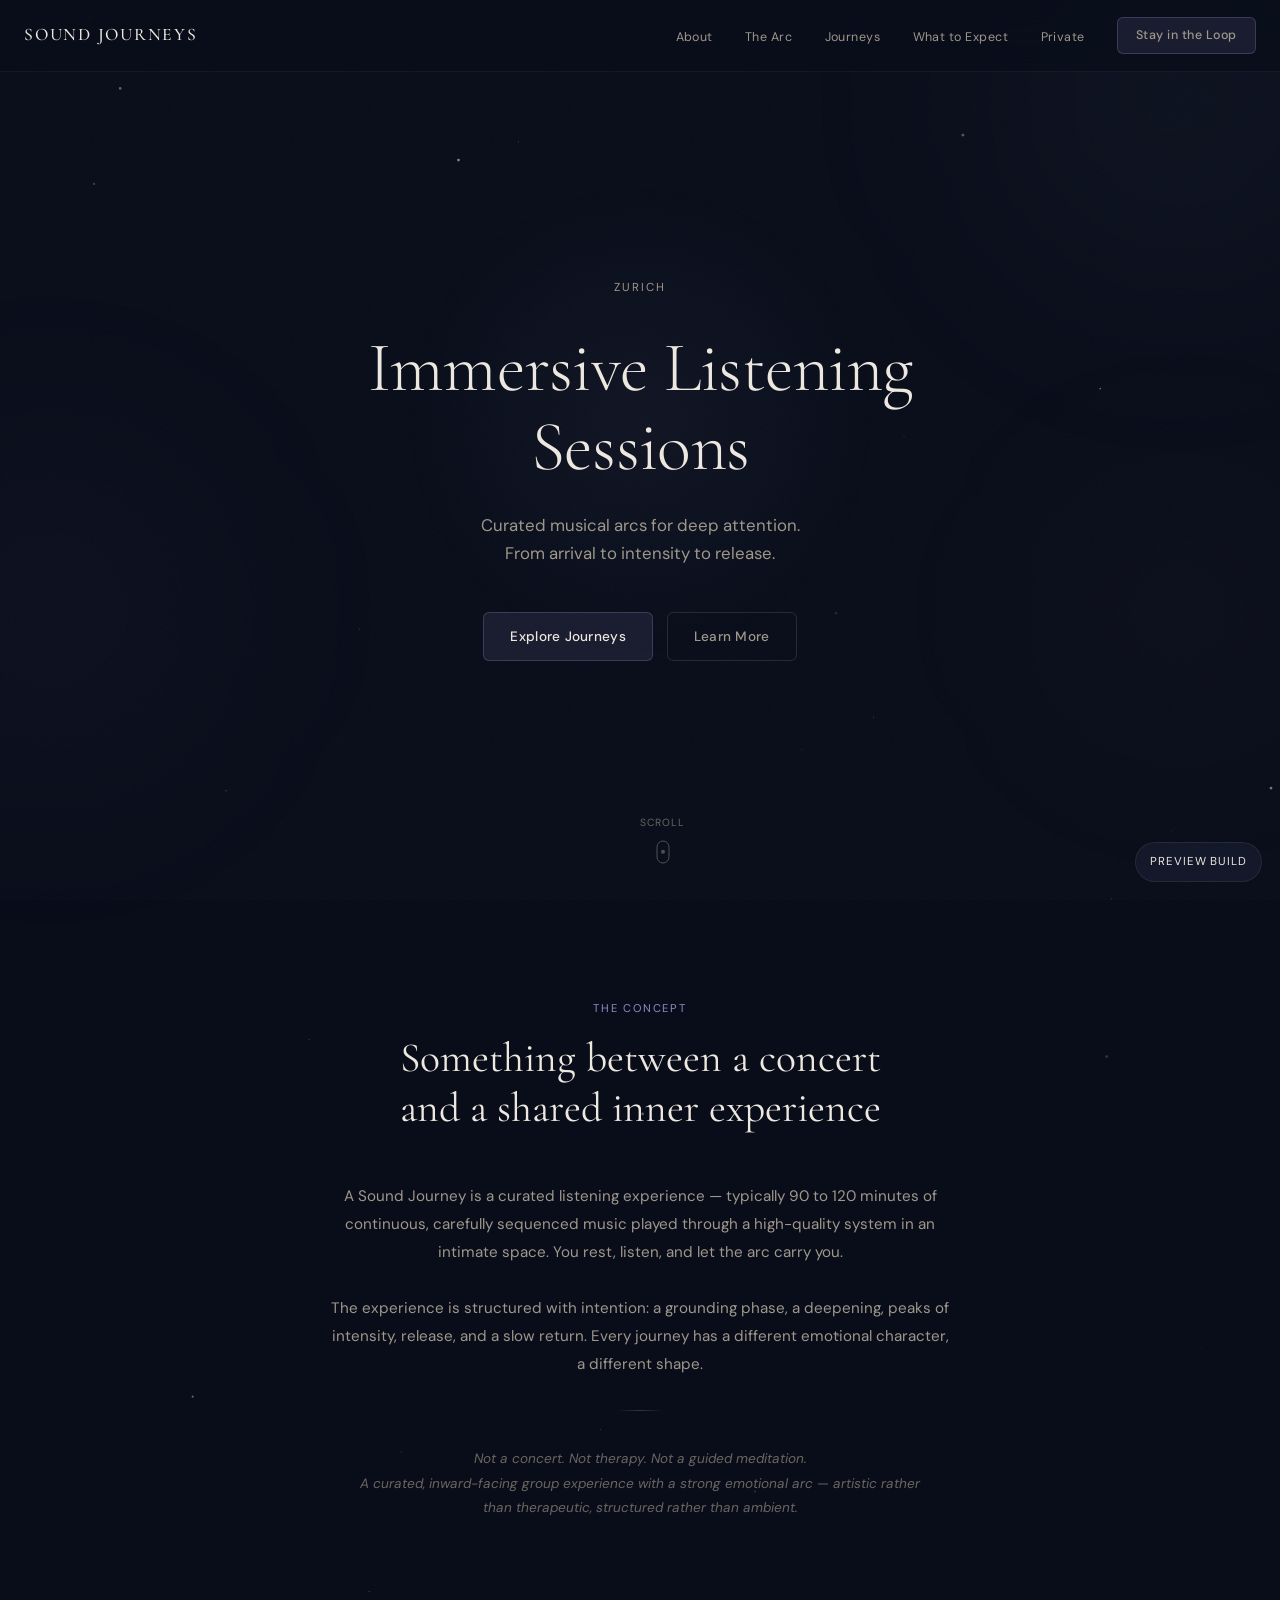
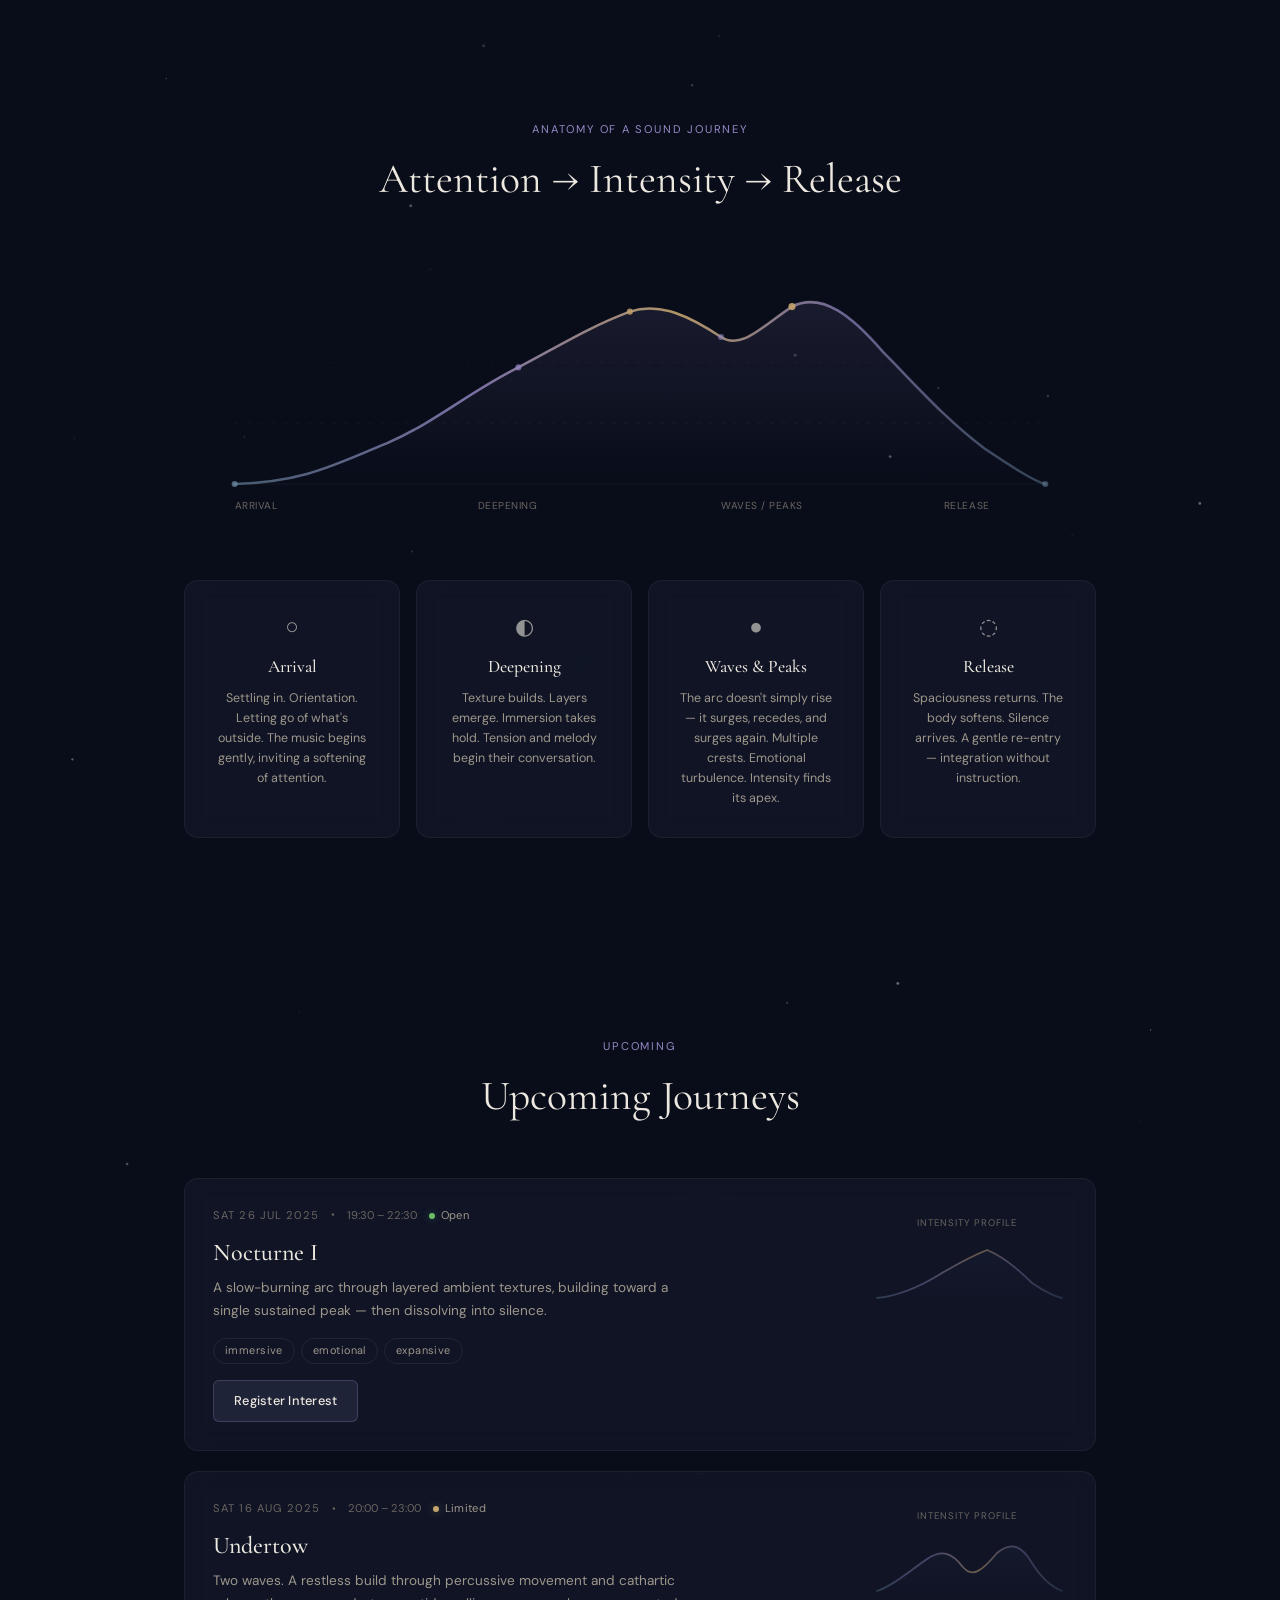
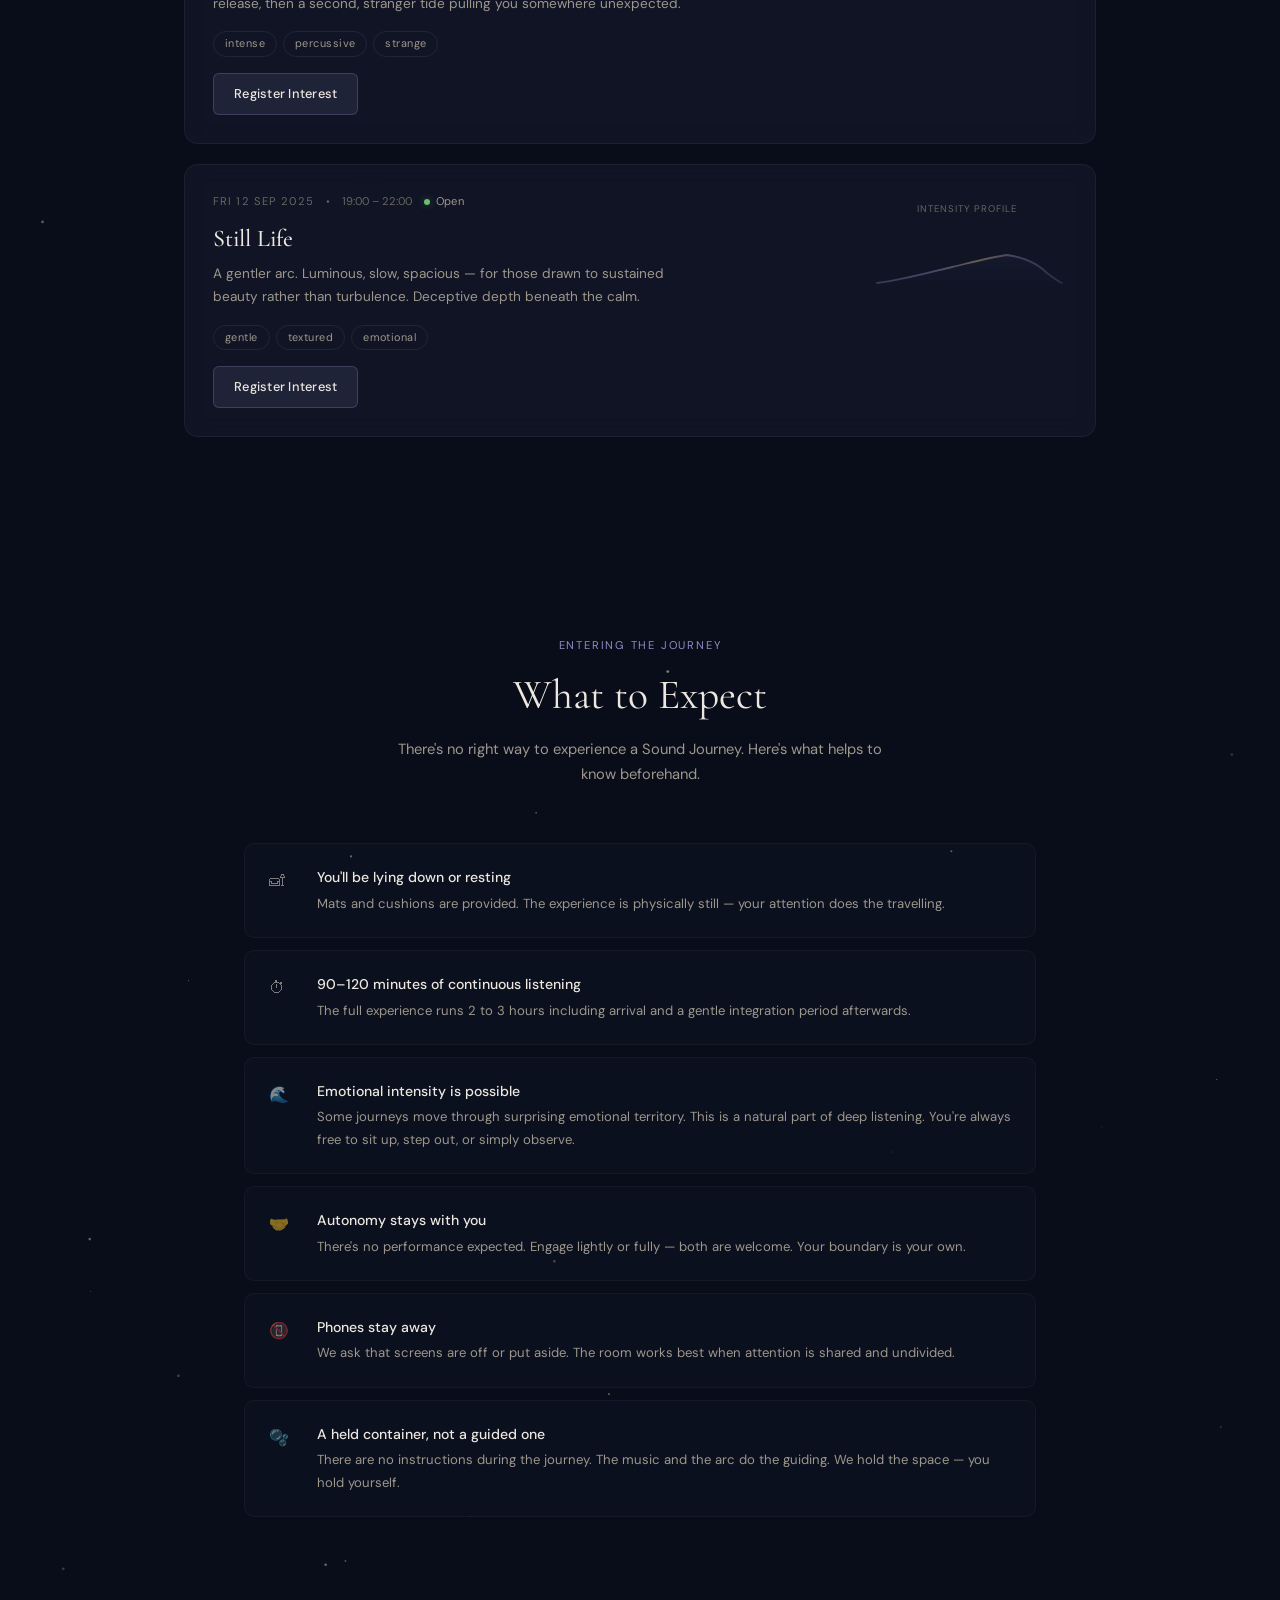
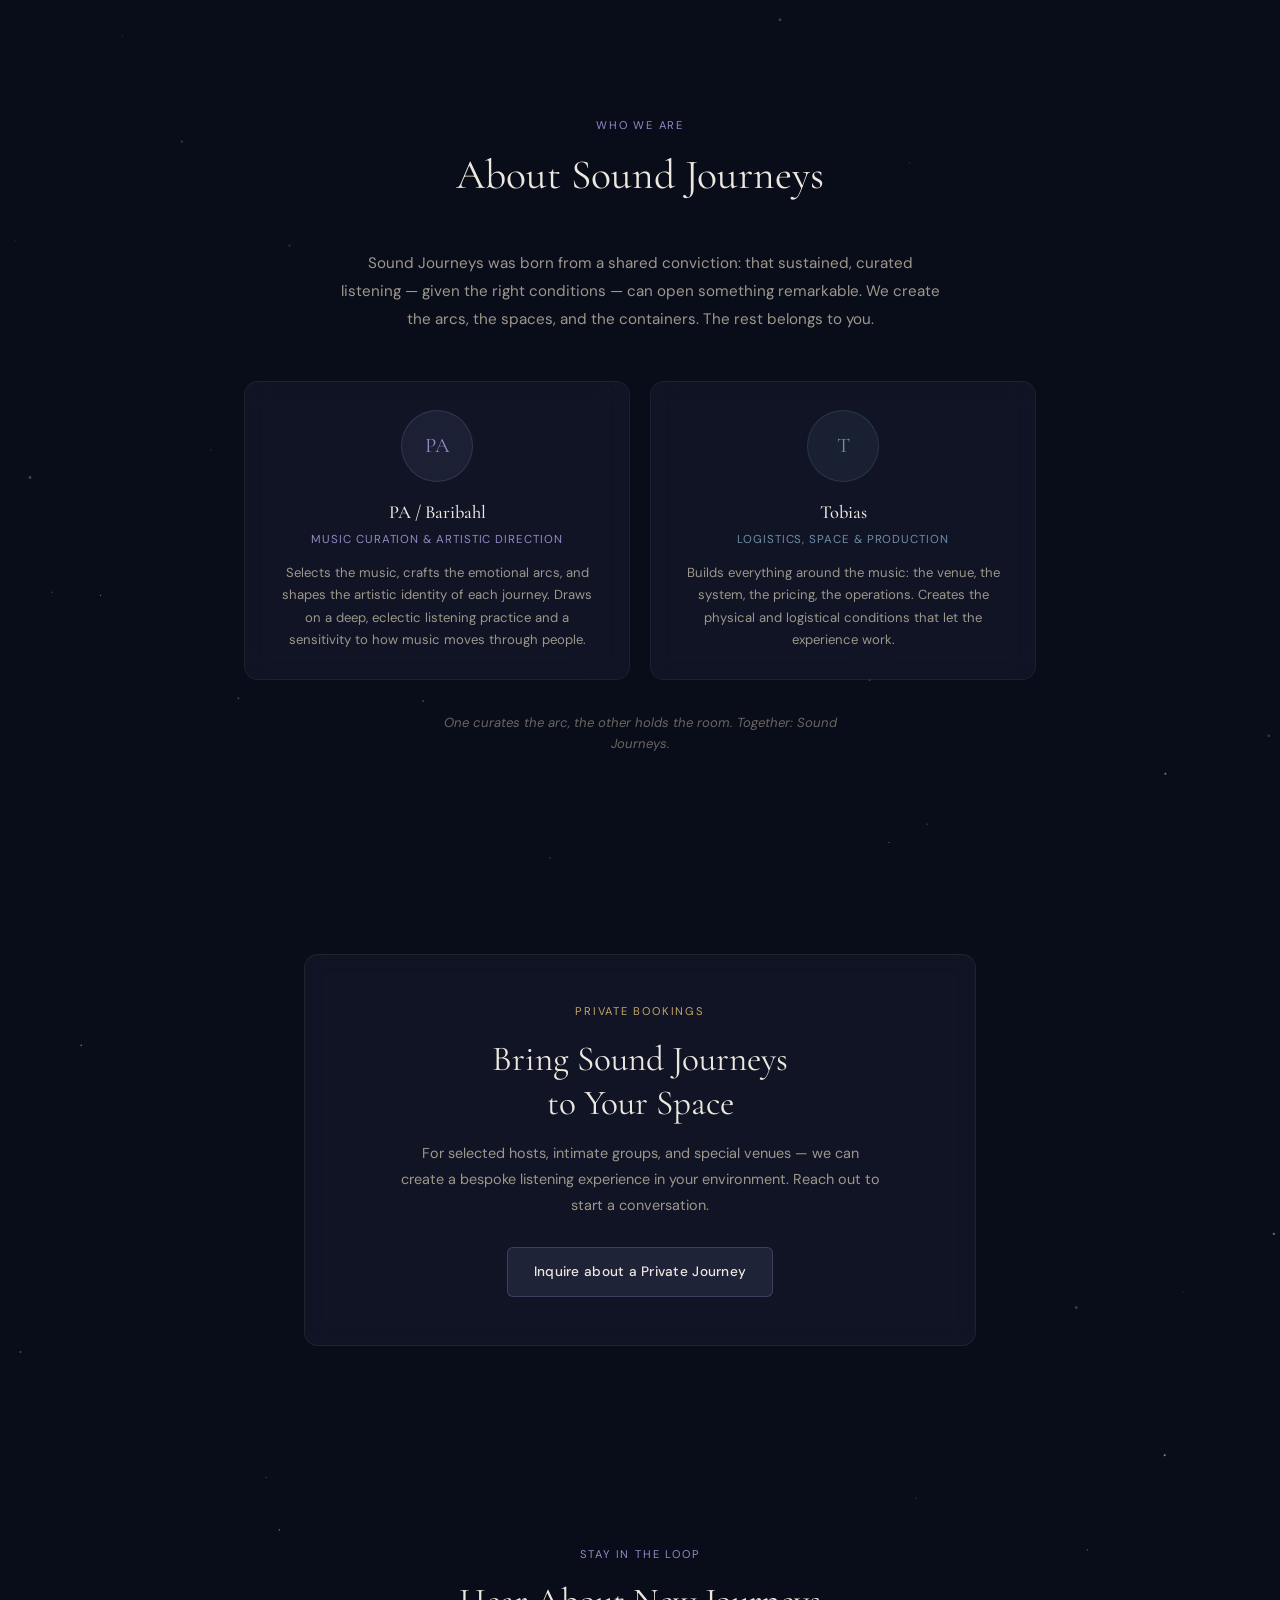
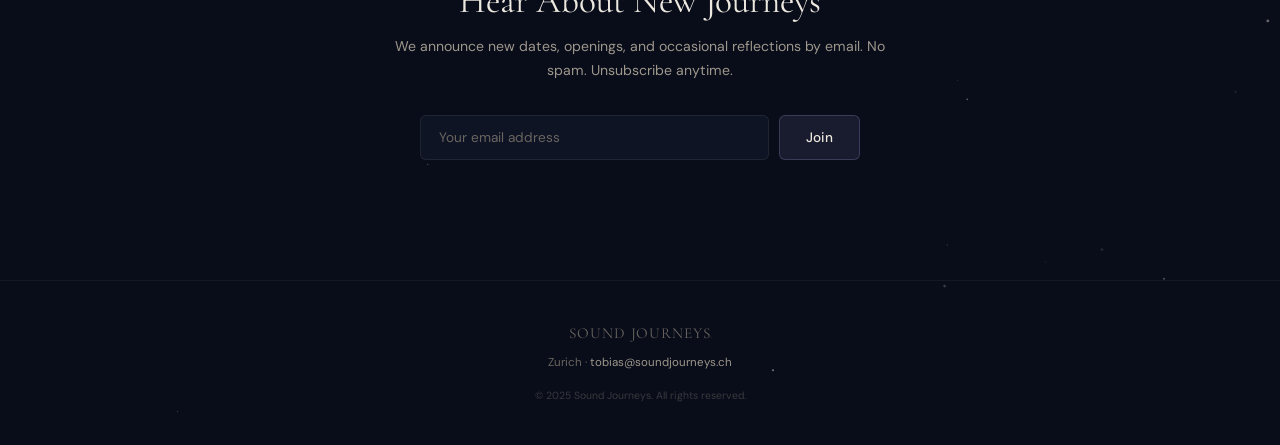
==== preview/index.html @ 2cd0fbba "Added behind a banner" ====
<!DOCTYPE html>
<html lang="en">
<head>
  <meta charset="UTF-8" />
  <meta name="viewport" content="width=device-width, initial-scale=1.0" />
  <title>Preview | Sound Journeys — Immersive Listening Sessions in Zurich</title>
  <meta name="description" content="Curated immersive listening experiences in Zurich. Narrative musical arcs for deep attention, emotional intensity, and release." />
  <meta name="robots" content="noindex, nofollow" />
  <link rel="preconnect" href="https://fonts.googleapis.com" />
  <link rel="preconnect" href="https://fonts.gstatic.com" crossorigin />
  <link href="https://fonts.googleapis.com/css2?family=Cormorant+Garamond:ital,wght@0,300;0,400;0,500;0,600;1,300;1,400&family=DM+Sans:ital,wght@0,300;0,400;0,500;0,600;1,400&display=swap" rel="stylesheet" />
  <link rel="stylesheet" href="../styles.css" />
</head>
<body>

<!-- Atmosphere -->
<canvas id="stars-canvas"></canvas>
<div class="grain"></div>
<div class="glow glow--tr"></div>
<div class="glow glow--ml"></div>
<div class="glow glow--br"></div>
<a href="../" class="preview-badge" rel="nofollow">Preview Build</a>

<!-- Navigation -->
<nav class="site-nav" id="nav">
  <a href="#" class="nav-logo">SOUND JOURNEYS</a>
  <ul class="nav-links">
    <li><a href="#concept">About</a></li>
    <li><a href="#anatomy">The Arc</a></li>
    <li><a href="#upcoming">Journeys</a></li>
    <li><a href="#expect">What to Expect</a></li>
    <li><a href="#private">Private</a></li>
    <li><a href="#loop" class="btn btn--small btn--primary" style="padding:8px 18px;">Stay in the Loop</a></li>
  </ul>
  <div class="nav-burger" id="burger" onclick="toggleMenu()">
    <span></span><span></span><span></span>
  </div>
</nav>

<div class="mobile-menu" id="mobileMenu">
  <a href="#concept" onclick="closeMenu()">About</a>
  <a href="#anatomy" onclick="closeMenu()">The Arc</a>
  <a href="#upcoming" onclick="closeMenu()">Journeys</a>
  <a href="#expect" onclick="closeMenu()">What to Expect</a>
  <a href="#private" onclick="closeMenu()">Private Bookings</a>
  <a href="#loop" onclick="closeMenu()">Stay in the Loop</a>
</div>

<!-- ============ HERO ============ -->
<section style="position:relative; z-index:2; min-height:100vh; display:flex; flex-direction:column; align-items:center; justify-content:center; padding:120px 24px 80px; text-align:center;">

  <!-- Soft orb glow -->
  <div class="hero-glow" style="position:absolute; top:20%; left:50%; transform:translateX(-50%); width:480px; height:480px; border-radius:50%; background:radial-gradient(circle, rgba(149,137,196,0.06) 0%, rgba(112,142,168,0.03) 40%, transparent 70%); pointer-events:none; z-index:0;"></div>

  <div style="position:relative; z-index:1; max-width:720px;">
    <p class="hero-animate hero-animate-d1" style="font-size:0.72rem; letter-spacing:0.18em; color:var(--stone); margin-bottom:32px; text-transform:uppercase;">Zurich</p>

    <h1 class="hero-animate hero-animate-d2" style="font-family:'Cormorant Garamond',serif; font-weight:300; font-size:clamp(2.6rem,6vw,4.4rem); line-height:1.12; color:var(--bone); margin-bottom:24px; letter-spacing:-0.01em;">
      Immersive Listening<br />Sessions
    </h1>

    <p class="hero-animate hero-animate-d3" style="font-size:1.05rem; line-height:1.7; color:var(--stone); max-width:480px; margin:0 auto 44px;">
      Curated musical arcs for deep attention.<br />
      From arrival to intensity to release.
    </p>

    <div class="hero-animate hero-animate-d4" style="display:flex; flex-wrap:wrap; gap:14px; justify-content:center;">
      <a href="#upcoming" class="btn btn--primary">Explore Journeys</a>
      <a href="#concept" class="btn btn--ghost">Learn More</a>
    </div>
  </div>

  <!-- Scroll cue -->
  <div class="hero-animate hero-animate-d4" style="position:absolute; bottom:36px; left:50%; transform:translateX(-50%); display:flex; flex-direction:column; align-items:center; gap:8px;">
    <span style="font-size:0.65rem; letter-spacing:0.1em; color:var(--muted); text-transform:uppercase;">Scroll</span>
    <svg width="14" height="24" viewBox="0 0 14 24" fill="none" style="opacity:0.3;">
      <rect x="1" y="1" width="12" height="22" rx="6" stroke="#ede8df" stroke-width="1"/>
      <circle cx="7" cy="7" r="2" fill="#ede8df">
        <animate attributeName="cy" values="7;15;7" dur="2.4s" repeatCount="indefinite"/>
      </circle>
    </svg>
  </div>
</section>

<!-- ============ CONCEPT ============ -->
<section id="concept" style="position:relative; z-index:2; padding:100px 24px; max-width:840px; margin:0 auto;">
  <div class="reveal" style="text-align:center; margin-bottom:48px;">
    <p style="font-size:0.7rem; letter-spacing:0.16em; color:var(--lavender); text-transform:uppercase; margin-bottom:16px;">The Concept</p>
    <h2 style="font-family:'Cormorant Garamond',serif; font-weight:400; font-size:clamp(1.8rem,4vw,2.6rem); line-height:1.2; color:var(--bone);">
      Something between a concert<br class="hidden sm:inline" /> and a shared inner experience
    </h2>
  </div>

  <div class="reveal reveal-d1" style="max-width:620px; margin:0 auto; text-align:center;">
    <p style="font-size:0.95rem; line-height:1.85; color:var(--stone); margin-bottom:28px;">
      A Sound Journey is a curated listening experience — typically 90 to 120 minutes of continuous, carefully sequenced music played through a high-quality system in an intimate space. You rest, listen, and let the arc carry you.
    </p>
    <p style="font-size:0.95rem; line-height:1.85; color:var(--stone); margin-bottom:32px;">
      The experience is structured with intention: a grounding phase, a deepening, peaks of intensity, release, and a slow return. Every journey has a different emotional character, a different shape.
    </p>
  </div>

  <div class="divider reveal reveal-d2" style="margin-bottom:36px;"></div>

  <div class="reveal reveal-d3" style="max-width:580px; margin:0 auto;">
    <p style="font-size:0.85rem; line-height:1.8; color:var(--muted); text-align:center; font-style:italic;">
      Not a concert. Not therapy. Not a guided meditation.<br />
      A curated, inward-facing group experience with a strong emotional arc — artistic rather than therapeutic, structured rather than ambient.
    </p>
  </div>
</section>


<!-- ============ ANATOMY ============ -->
<section id="anatomy" style="position:relative; z-index:2; padding:100px 24px; max-width:960px; margin:0 auto;">
  <div class="reveal" style="text-align:center; margin-bottom:56px;">
    <p style="font-size:0.7rem; letter-spacing:0.16em; color:var(--lavender); text-transform:uppercase; margin-bottom:16px;">Anatomy of a Sound Journey</p>
    <h2 style="font-family:'Cormorant Garamond',serif; font-weight:400; font-size:clamp(1.8rem,4vw,2.6rem); line-height:1.2; color:var(--bone);">
      Attention → Intensity → Release
    </h2>
  </div>

  <!-- Signature Arc Visualization -->
  <div class="reveal reveal-d1" style="margin-bottom:56px; position:relative;">
    <svg id="anatomySvg" viewBox="0 0 900 260" style="width:100%; height:auto; display:block;">
      <defs>
        <linearGradient id="arcGrad" x1="0" y1="0" x2="1" y2="0">
          <stop offset="0%" stop-color="#708ea8" stop-opacity="0.6"/>
          <stop offset="30%" stop-color="#9589c4" stop-opacity="0.8"/>
          <stop offset="55%" stop-color="#c4a46c" stop-opacity="0.9"/>
          <stop offset="75%" stop-color="#9589c4" stop-opacity="0.7"/>
          <stop offset="100%" stop-color="#708ea8" stop-opacity="0.4"/>
        </linearGradient>
        <linearGradient id="fillGrad" x1="0" y1="0" x2="0" y2="1">
          <stop offset="0%" stop-color="#9589c4" stop-opacity="0.12"/>
          <stop offset="100%" stop-color="#9589c4" stop-opacity="0"/>
        </linearGradient>
      </defs>
      <!-- Grid lines -->
      <line x1="50" y1="220" x2="850" y2="220" stroke="rgba(237,232,223,0.05)" stroke-width="1"/>
      <line x1="50" y1="160" x2="850" y2="160" stroke="rgba(237,232,223,0.03)" stroke-width="1" stroke-dasharray="4 8"/>
      <line x1="50" y1="100" x2="850" y2="100" stroke="rgba(237,232,223,0.03)" stroke-width="1" stroke-dasharray="4 8"/>
      <!-- Fill -->
      <path class="anatomy-fill-path" d="M50,220 C120,218 150,200 200,180 C250,158 280,130 330,105 C370,84 400,65 440,50 C470,40 500,55 530,75 C550,88 570,65 600,45 C630,30 660,55 690,90 C720,120 750,155 790,185 C820,205 840,218 850,220 Z" fill="url(#fillGrad)"/>
      <!-- Main arc -->
      <path class="anatomy-line" id="anatomyPath" d="M50,220 C120,218 150,200 200,180 C250,158 280,130 330,105 C370,84 400,65 440,50 C470,40 500,55 530,75 C550,88 570,65 600,45 C630,30 660,55 690,90 C720,120 750,155 790,185 C820,205 840,218 850,220" fill="none" stroke="url(#arcGrad)" stroke-width="2.5" stroke-linecap="round"/>
      <!-- Phase markers -->
      <circle cx="50" cy="220" r="3" fill="#708ea8" opacity="0.7"/>
      <circle cx="330" cy="105" r="3" fill="#9589c4" opacity="0.7"/>
      <circle cx="440" cy="50" r="3" fill="#c4a46c" opacity="0.8"/>
      <circle cx="530" cy="75" r="3" fill="#9589c4" opacity="0.6"/>
      <circle cx="600" cy="45" r="3.5" fill="#c4a46c" opacity="0.9"/>
      <circle cx="850" cy="220" r="3" fill="#708ea8" opacity="0.5"/>
      <!-- Phase labels -->
      <text x="50" y="245" fill="#6a6560" font-size="10" font-family="DM Sans" letter-spacing="0.05em">ARRIVAL</text>
      <text x="290" y="245" fill="#6a6560" font-size="10" font-family="DM Sans" letter-spacing="0.05em">DEEPENING</text>
      <text x="530" y="245" fill="#6a6560" font-size="10" font-family="DM Sans" letter-spacing="0.05em">WAVES / PEAKS</text>
      <text x="750" y="245" fill="#6a6560" font-size="10" font-family="DM Sans" letter-spacing="0.05em">RELEASE</text>
    </svg>
  </div>

  <!-- Phase Cards -->
  <div style="display:grid; grid-template-columns:repeat(auto-fit, minmax(200px, 1fr)); gap:16px;">
    <div class="card reveal reveal-d2 anatomy-phase" style="text-align:center;">
      <div style="font-size:1.4rem; margin-bottom:8px; opacity:0.6;">○</div>
      <h4 style="font-family:'Cormorant Garamond',serif; font-size:1.1rem; font-weight:500; color:var(--bone); margin-bottom:8px;">Arrival</h4>
      <p style="font-size:0.78rem; color:var(--stone); line-height:1.6;">Settling in. Orientation. Letting go of what's outside. The music begins gently, inviting a softening of attention.</p>
    </div>
    <div class="card reveal reveal-d3 anatomy-phase" style="text-align:center;">
      <div style="font-size:1.4rem; margin-bottom:8px; opacity:0.6;">◐</div>
      <h4 style="font-family:'Cormorant Garamond',serif; font-size:1.1rem; font-weight:500; color:var(--bone); margin-bottom:8px;">Deepening</h4>
      <p style="font-size:0.78rem; color:var(--stone); line-height:1.6;">Texture builds. Layers emerge. Immersion takes hold. Tension and melody begin their conversation.</p>
    </div>
    <div class="card reveal reveal-d4 anatomy-phase" style="text-align:center;">
      <div style="font-size:1.4rem; margin-bottom:8px; opacity:0.6;">●</div>
      <h4 style="font-family:'Cormorant Garamond',serif; font-size:1.1rem; font-weight:500; color:var(--bone); margin-bottom:8px;">Waves &amp; Peaks</h4>
      <p style="font-size:0.78rem; color:var(--stone); line-height:1.6;">The arc doesn't simply rise — it surges, recedes, and surges again. Multiple crests. Emotional turbulence. Intensity finds its apex.</p>
    </div>
    <div class="card reveal reveal-d5 anatomy-phase" style="text-align:center;">
      <div style="font-size:1.4rem; margin-bottom:8px; opacity:0.6;">◌</div>
      <h4 style="font-family:'Cormorant Garamond',serif; font-size:1.1rem; font-weight:500; color:var(--bone); margin-bottom:8px;">Release</h4>
      <p style="font-size:0.78rem; color:var(--stone); line-height:1.6;">Spaciousness returns. The body softens. Silence arrives. A gentle re-entry — integration without instruction.</p>
    </div>
  </div>
</section>


<!-- ============ UPCOMING ============ -->
<section id="upcoming" style="position:relative; z-index:2; padding:100px 24px; max-width:960px; margin:0 auto;">
  <div class="reveal" style="text-align:center; margin-bottom:56px;">
    <p style="font-size:0.7rem; letter-spacing:0.16em; color:var(--lavender); text-transform:uppercase; margin-bottom:16px;">Upcoming</p>
    <h2 style="font-family:'Cormorant Garamond',serif; font-weight:400; font-size:clamp(1.8rem,4vw,2.6rem); line-height:1.2; color:var(--bone);">
      Upcoming Journeys
    </h2>
  </div>

  <div style="display:grid; gap:20px; grid-template-columns:1fr;">

    <!-- Event Card 1 -->
    <div class="card reveal reveal-d1" style="display:grid; grid-template-columns:1fr auto; gap:24px; align-items:start;">
      <div>
        <div style="display:flex; align-items:center; gap:12px; margin-bottom:12px; flex-wrap:wrap;">
          <span style="font-size:0.7rem; letter-spacing:0.1em; color:var(--muted); text-transform:uppercase;">SAT 26 JUL 2025</span>
          <span style="font-size:0.65rem; color:var(--muted);">•</span>
          <span style="font-size:0.7rem; color:var(--muted);">19:30 – 22:30</span>
          <span class="avail"><span class="avail__dot avail__dot--open"></span> Open</span>
        </div>
        <h3 style="font-family:'Cormorant Garamond',serif; font-weight:500; font-size:1.5rem; color:var(--bone); margin-bottom:8px; line-height:1.3;">Nocturne I</h3>
        <p style="font-size:0.85rem; color:var(--stone); line-height:1.7; margin-bottom:16px; max-width:480px;">
          A slow-burning arc through layered ambient textures, building toward a single sustained peak — then dissolving into silence.
        </p>
        <div style="display:flex; flex-wrap:wrap; gap:6px; margin-bottom:16px;">
          <span class="tag">immersive</span>
          <span class="tag">emotional</span>
          <span class="tag">expansive</span>
        </div>
        <a href="#loop" class="btn btn--primary btn--small">Register Interest</a>
      </div>
      <div style="min-width:180px; padding-top:8px;">
        <p style="font-size:0.6rem; letter-spacing:0.1em; color:var(--muted); text-transform:uppercase; margin-bottom:8px; text-align:center;">Intensity Profile</p>
        <svg class="intensity-svg" viewBox="0 0 200 70" style="max-width:200px; margin:0 auto; display:block;">
          <path d="M10,60 C30,58 50,50 70,38 C90,26 105,18 120,12 C135,18 150,30 165,45 C180,55 190,59 195,60" fill="none" stroke="url(#arcGrad)" stroke-width="1.8" stroke-linecap="round"/>
          <path d="M10,60 C30,58 50,50 70,38 C90,26 105,18 120,12 C135,18 150,30 165,45 C180,55 190,59 195,60 L195,65 L10,65 Z" fill="url(#fillGrad)" opacity="0.7"/>
        </svg>
      </div>
    </div>

    <!-- Event Card 2 -->
    <div class="card reveal reveal-d2" style="display:grid; grid-template-columns:1fr auto; gap:24px; align-items:start;">
      <div>
        <div style="display:flex; align-items:center; gap:12px; margin-bottom:12px; flex-wrap:wrap;">
          <span style="font-size:0.7rem; letter-spacing:0.1em; color:var(--muted); text-transform:uppercase;">SAT 16 AUG 2025</span>
          <span style="font-size:0.65rem; color:var(--muted);">•</span>
          <span style="font-size:0.7rem; color:var(--muted);">20:00 – 23:00</span>
          <span class="avail"><span class="avail__dot avail__dot--limited"></span> Limited</span>
        </div>
        <h3 style="font-family:'Cormorant Garamond',serif; font-weight:500; font-size:1.5rem; color:var(--bone); margin-bottom:8px; line-height:1.3;">Undertow</h3>
        <p style="font-size:0.85rem; color:var(--stone); line-height:1.7; margin-bottom:16px; max-width:480px;">
          Two waves. A restless build through percussive movement and cathartic release, then a second, stranger tide pulling you somewhere unexpected.
        </p>
        <div style="display:flex; flex-wrap:wrap; gap:6px; margin-bottom:16px;">
          <span class="tag">intense</span>
          <span class="tag">percussive</span>
          <span class="tag">strange</span>
        </div>
        <a href="#loop" class="btn btn--primary btn--small">Register Interest</a>
      </div>
      <div style="min-width:180px; padding-top:8px;">
        <p style="font-size:0.6rem; letter-spacing:0.1em; color:var(--muted); text-transform:uppercase; margin-bottom:8px; text-align:center;">Intensity Profile</p>
        <svg class="intensity-svg" viewBox="0 0 200 70" style="max-width:200px; margin:0 auto; display:block;">
          <path d="M10,60 C25,55 40,42 60,28 C75,18 85,22 95,35 C105,48 115,40 130,22 C145,10 155,15 165,32 C175,48 185,56 195,60" fill="none" stroke="url(#arcGrad)" stroke-width="1.8" stroke-linecap="round"/>
          <path d="M10,60 C25,55 40,42 60,28 C75,18 85,22 95,35 C105,48 115,40 130,22 C145,10 155,15 165,32 C175,48 185,56 195,60 L195,65 L10,65 Z" fill="url(#fillGrad)" opacity="0.7"/>
        </svg>
      </div>
    </div>

    <!-- Event Card 3 -->
    <div class="card reveal reveal-d3" style="display:grid; grid-template-columns:1fr auto; gap:24px; align-items:start;">
      <div>
        <div style="display:flex; align-items:center; gap:12px; margin-bottom:12px; flex-wrap:wrap;">
          <span style="font-size:0.7rem; letter-spacing:0.1em; color:var(--muted); text-transform:uppercase;">FRI 12 SEP 2025</span>
          <span style="font-size:0.65rem; color:var(--muted);">•</span>
          <span style="font-size:0.7rem; color:var(--muted);">19:00 – 22:00</span>
          <span class="avail"><span class="avail__dot avail__dot--open"></span> Open</span>
        </div>
        <h3 style="font-family:'Cormorant Garamond',serif; font-weight:500; font-size:1.5rem; color:var(--bone); margin-bottom:8px; line-height:1.3;">Still Life</h3>
        <p style="font-size:0.85rem; color:var(--stone); line-height:1.7; margin-bottom:16px; max-width:480px;">
          A gentler arc. Luminous, slow, spacious — for those drawn to sustained beauty rather than turbulence. Deceptive depth beneath the calm.
        </p>
        <div style="display:flex; flex-wrap:wrap; gap:6px; margin-bottom:16px;">
          <span class="tag">gentle</span>
          <span class="tag">textured</span>
          <span class="tag">emotional</span>
        </div>
        <a href="#loop" class="btn btn--primary btn--small">Register Interest</a>
      </div>
      <div style="min-width:180px; padding-top:8px;">
        <p style="font-size:0.6rem; letter-spacing:0.1em; color:var(--muted); text-transform:uppercase; margin-bottom:8px; text-align:center;">Intensity Profile</p>
        <svg class="intensity-svg" viewBox="0 0 200 70" style="max-width:200px; margin:0 auto; display:block;">
          <path d="M10,58 C35,55 60,48 85,42 C110,36 125,32 140,30 C155,32 170,38 180,48 C188,54 192,57 195,58" fill="none" stroke="url(#arcGrad)" stroke-width="1.8" stroke-linecap="round"/>
          <path d="M10,58 C35,55 60,48 85,42 C110,36 125,32 140,30 C155,32 170,38 180,48 C188,54 192,57 195,58 L195,65 L10,65 Z" fill="url(#fillGrad)" opacity="0.7"/>
        </svg>
      </div>
    </div>

  </div>
</section>


<!-- ============ WHAT TO EXPECT ============ -->
<section id="expect" style="position:relative; z-index:2; padding:100px 24px; max-width:840px; margin:0 auto;">
  <div class="reveal" style="text-align:center; margin-bottom:56px;">
    <p style="font-size:0.7rem; letter-spacing:0.16em; color:var(--lavender); text-transform:uppercase; margin-bottom:16px;">Entering the Journey</p>
    <h2 style="font-family:'Cormorant Garamond',serif; font-weight:400; font-size:clamp(1.8rem,4vw,2.6rem); line-height:1.2; color:var(--bone);">
      What to Expect
    </h2>
    <p style="font-size:0.92rem; color:var(--stone); margin-top:16px; max-width:520px; margin-left:auto; margin-right:auto; line-height:1.7;">
      There's no right way to experience a Sound Journey. Here's what helps to know beforehand.
    </p>
  </div>

  <div style="display:grid; gap:12px;">
    <div class="expect-item reveal reveal-d1" style="display:grid; grid-template-columns:32px 1fr; gap:16px; align-items:start;">
      <span style="font-size:1rem; opacity:0.5; padding-top:2px;">🛋</span>
      <div>
        <h4 style="font-size:0.88rem; font-weight:500; color:var(--bone); margin-bottom:4px;">You'll be lying down or resting</h4>
        <p style="font-size:0.82rem; color:var(--stone); line-height:1.7;">Mats and cushions are provided. The experience is physically still — your attention does the travelling.</p>
      </div>
    </div>
    <div class="expect-item reveal reveal-d2" style="display:grid; grid-template-columns:32px 1fr; gap:16px; align-items:start;">
      <span style="font-size:1rem; opacity:0.5; padding-top:2px;">⏱</span>
      <div>
        <h4 style="font-size:0.88rem; font-weight:500; color:var(--bone); margin-bottom:4px;">90–120 minutes of continuous listening</h4>
        <p style="font-size:0.82rem; color:var(--stone); line-height:1.7;">The full experience runs 2 to 3 hours including arrival and a gentle integration period afterwards.</p>
      </div>
    </div>
    <div class="expect-item reveal reveal-d3" style="display:grid; grid-template-columns:32px 1fr; gap:16px; align-items:start;">
      <span style="font-size:1rem; opacity:0.5; padding-top:2px;">🌊</span>
      <div>
        <h4 style="font-size:0.88rem; font-weight:500; color:var(--bone); margin-bottom:4px;">Emotional intensity is possible</h4>
        <p style="font-size:0.82rem; color:var(--stone); line-height:1.7;">Some journeys move through surprising emotional territory. This is a natural part of deep listening. You're always free to sit up, step out, or simply observe.</p>
      </div>
    </div>
    <div class="expect-item reveal reveal-d4" style="display:grid; grid-template-columns:32px 1fr; gap:16px; align-items:start;">
      <span style="font-size:1rem; opacity:0.5; padding-top:2px;">🤝</span>
      <div>
        <h4 style="font-size:0.88rem; font-weight:500; color:var(--bone); margin-bottom:4px;">Autonomy stays with you</h4>
        <p style="font-size:0.82rem; color:var(--stone); line-height:1.7;">There's no performance expected. Engage lightly or fully — both are welcome. Your boundary is your own.</p>
      </div>
    </div>
    <div class="expect-item reveal reveal-d5" style="display:grid; grid-template-columns:32px 1fr; gap:16px; align-items:start;">
      <span style="font-size:1rem; opacity:0.5; padding-top:2px;">📵</span>
      <div>
        <h4 style="font-size:0.88rem; font-weight:500; color:var(--bone); margin-bottom:4px;">Phones stay away</h4>
        <p style="font-size:0.82rem; color:var(--stone); line-height:1.7;">We ask that screens are off or put aside. The room works best when attention is shared and undivided.</p>
      </div>
    </div>
    <div class="expect-item reveal reveal-d6" style="display:grid; grid-template-columns:32px 1fr; gap:16px; align-items:start;">
      <span style="font-size:1rem; opacity:0.5; padding-top:2px;">🫧</span>
      <div>
        <h4 style="font-size:0.88rem; font-weight:500; color:var(--bone); margin-bottom:4px;">A held container, not a guided one</h4>
        <p style="font-size:0.82rem; color:var(--stone); line-height:1.7;">There are no instructions during the journey. The music and the arc do the guiding. We hold the space — you hold yourself.</p>
      </div>
    </div>
  </div>
</section>


<!-- ============ ABOUT ============ -->
<section id="about" style="position:relative; z-index:2; padding:100px 24px; max-width:840px; margin:0 auto;">
  <div class="reveal" style="text-align:center; margin-bottom:48px;">
    <p style="font-size:0.7rem; letter-spacing:0.16em; color:var(--lavender); text-transform:uppercase; margin-bottom:16px;">Who We Are</p>
    <h2 style="font-family:'Cormorant Garamond',serif; font-weight:400; font-size:clamp(1.8rem,4vw,2.6rem); line-height:1.2; color:var(--bone);">
      About Sound Journeys
    </h2>
  </div>

  <div class="reveal reveal-d1" style="max-width:600px; margin:0 auto; text-align:center; margin-bottom:48px;">
    <p style="font-size:0.95rem; line-height:1.85; color:var(--stone);">
      Sound Journeys was born from a shared conviction: that sustained, curated listening — given the right conditions — can open something remarkable. We create the arcs, the spaces, and the containers. The rest belongs to you.
    </p>
  </div>

  <div style="display:grid; grid-template-columns:repeat(auto-fit, minmax(260px, 1fr)); gap:20px;">
    <div class="card reveal reveal-d2" style="text-align:center;">
      <div style="width:72px; height:72px; border-radius:50%; background:rgba(149,137,196,0.1); border:1px solid rgba(149,137,196,0.2); margin:0 auto 16px; display:flex; align-items:center; justify-content:center;">
        <span style="font-family:'Cormorant Garamond',serif; font-size:1.3rem; color:var(--lavender);">PA</span>
      </div>
      <h4 style="font-family:'Cormorant Garamond',serif; font-size:1.15rem; font-weight:500; color:var(--bone); margin-bottom:4px;">PA / Baribahl</h4>
      <p style="font-size:0.72rem; letter-spacing:0.08em; color:var(--lavender); margin-bottom:12px;">MUSIC CURATION &amp; ARTISTIC DIRECTION</p>
      <p style="font-size:0.82rem; color:var(--stone); line-height:1.7;">
        Selects the music, crafts the emotional arcs, and shapes the artistic identity of each journey. Draws on a deep, eclectic listening practice and a sensitivity to how music moves through people.
      </p>
    </div>
    <div class="card reveal reveal-d3" style="text-align:center;">
      <div style="width:72px; height:72px; border-radius:50%; background:rgba(112,142,168,0.1); border:1px solid rgba(112,142,168,0.2); margin:0 auto 16px; display:flex; align-items:center; justify-content:center;">
        <span style="font-family:'Cormorant Garamond',serif; font-size:1.3rem; color:var(--dusty);">T</span>
      </div>
      <h4 style="font-family:'Cormorant Garamond',serif; font-size:1.15rem; font-weight:500; color:var(--bone); margin-bottom:4px;">Tobias</h4>
      <p style="font-size:0.72rem; letter-spacing:0.08em; color:var(--dusty); margin-bottom:12px;">LOGISTICS, SPACE &amp; PRODUCTION</p>
      <p style="font-size:0.82rem; color:var(--stone); line-height:1.7;">
        Builds everything around the music: the venue, the system, the pricing, the operations. Creates the physical and logistical conditions that let the experience work.
      </p>
    </div>
  </div>

  <div class="reveal reveal-d4" style="text-align:center; margin-top:32px;">
    <p style="font-size:0.82rem; color:var(--muted); font-style:italic; max-width:420px; margin:0 auto;">
      One curates the arc, the other holds the room. Together: Sound Journeys.
    </p>
  </div>
</section>


<!-- ============ PRIVATE ============ -->
<section id="private" style="position:relative; z-index:2; padding:100px 24px; max-width:720px; margin:0 auto;">
  <div class="card reveal" style="text-align:center; padding:48px 36px; border-color:rgba(196,164,108,0.1);">
    <p style="font-size:0.7rem; letter-spacing:0.16em; color:var(--gold); text-transform:uppercase; margin-bottom:16px;">Private Bookings</p>
    <h2 style="font-family:'Cormorant Garamond',serif; font-weight:400; font-size:clamp(1.6rem,3.5vw,2.2rem); line-height:1.25; color:var(--bone); margin-bottom:16px;">
      Bring Sound Journeys<br />to Your Space
    </h2>
    <p style="font-size:0.9rem; color:var(--stone); line-height:1.8; max-width:480px; margin:0 auto 28px;">
      For selected hosts, intimate groups, and special venues — we can create a bespoke listening experience in your environment. Reach out to start a conversation.
    </p>
    <a href="mailto:tobias@soundjourneys.ch" class="btn btn--primary">Inquire about a Private Journey</a>
  </div>
</section>


<!-- ============ STAY IN THE LOOP ============ -->
<section id="loop" style="position:relative; z-index:2; padding:100px 24px 120px; max-width:560px; margin:0 auto; text-align:center;">
  <div class="reveal">
    <p style="font-size:0.7rem; letter-spacing:0.16em; color:var(--lavender); text-transform:uppercase; margin-bottom:16px;">Stay in the Loop</p>
    <h2 style="font-family:'Cormorant Garamond',serif; font-weight:400; font-size:clamp(1.6rem,3.5vw,2.2rem); line-height:1.25; color:var(--bone); margin-bottom:12px;">
      Hear About New Journeys
    </h2>
    <p style="font-size:0.88rem; color:var(--stone); margin-bottom:32px; line-height:1.7;">
      We announce new dates, openings, and occasional reflections by email. No spam. Unsubscribe anytime.
    </p>
    <form onsubmit="event.preventDefault(); this.querySelector('button').textContent='Thank you ✓'; this.querySelector('button').disabled=true;" style="display:flex; gap:10px; max-width:440px; margin:0 auto;">
      <input type="email" class="input" placeholder="Your email address" required style="flex:1;" />
      <button type="submit" class="btn btn--primary" style="white-space:nowrap;">Join</button>
    </form>
  </div>
</section>


<!-- ============ FOOTER ============ -->
<footer style="position:relative; z-index:2; border-top:1px solid rgba(237,232,223,0.05); padding:40px 24px; text-align:center;">
  <p style="font-family:'Cormorant Garamond',serif; font-size:0.95rem; color:var(--muted); letter-spacing:0.06em; margin-bottom:8px;">SOUND JOURNEYS</p>
  <p style="font-size:0.72rem; color:var(--muted);">Zurich · <a href="mailto:tobias@soundjourneys.ch" style="color:var(--stone); text-decoration:none;">tobias@soundjourneys.ch</a></p>
  <p style="font-size:0.65rem; color:rgba(106,101,96,0.5); margin-top:16px;">© 2025 Sound Journeys. All rights reserved.</p>
</footer>


<!-- ============ JS ============ -->
<script src="../app.js"></script>

</body>
</html>
---- styles.css ----
:root {
  --midnight: #090d1a;
  --deep: #0f1424;
  --surface: #171d30;
  --bone: #ede8df;
  --stone: #9e978b;
  --muted: #6a6560;
  --lavender: #9589c4;
  --gold: #c4a46c;
  --dusty: #708ea8;
}

*, *::before, *::after { margin: 0; padding: 0; box-sizing: border-box; }

html { scroll-behavior: smooth; scroll-padding-top: 80px; }

body {
  font-family: 'DM Sans', sans-serif;
  background: var(--midnight);
  color: var(--bone);
  overflow-x: hidden;
  -webkit-font-smoothing: antialiased;
  -moz-osx-font-smoothing: grayscale;
  line-height: 1.6;
}

.coming-soon-body {
  min-height: 100vh;
}

/* ---- Atmospheric Layers ---- */
#stars-canvas {
  position: fixed; inset: 0; z-index: 0; pointer-events: none;
}

.grain {
  position: fixed; inset: 0; z-index: 1; pointer-events: none; opacity: 0.03;
  background-image: url("data:image/svg+xml,%3Csvg viewBox='0 0 200 200' xmlns='http://www.w3.org/2000/svg'%3E%3Cfilter id='n'%3E%3CfeTurbulence type='fractalNoise' baseFrequency='0.85' numOctaves='4' stitchTiles='stitch'/%3E%3C/filter%3E%3Crect width='100%25' height='100%25' filter='url(%23n)'/%3E%3C/svg%3E");
  background-size: 200px 200px;
}

.glow {
  position: fixed; border-radius: 50%; pointer-events: none; z-index: 0; filter: blur(100px);
}
.glow--tr { width: 600px; height: 500px; top: -150px; right: -200px; background: radial-gradient(circle, rgba(112,142,168,0.07), transparent 70%); }
.glow--ml { width: 500px; height: 500px; top: 40%; left: -200px; background: radial-gradient(circle, rgba(149,137,196,0.05), transparent 70%); }
.glow--br { width: 400px; height: 400px; bottom: 10%; right: -100px; background: radial-gradient(circle, rgba(196,164,108,0.04), transparent 70%); }

/* ---- Navigation ---- */
.site-nav {
  position: fixed; top: 0; left: 0; right: 0; z-index: 50;
  padding: 0 24px; height: 72px;
  display: flex; align-items: center; justify-content: space-between;
  background: rgba(9,13,26,0.7);
  backdrop-filter: blur(24px); -webkit-backdrop-filter: blur(24px);
  border-bottom: 1px solid rgba(237,232,223,0.05);
  transition: background 0.3s;
}
.site-nav.scrolled { background: rgba(9,13,26,0.92); }

.nav-logo {
  font-family: 'Cormorant Garamond', serif; font-weight: 500;
  font-size: 1.1rem; letter-spacing: 0.1em; color: var(--bone); text-decoration: none;
}
.nav-links { display: flex; align-items: center; gap: 32px; list-style: none; }
.nav-links a {
  font-size: 0.78rem; letter-spacing: 0.04em; color: var(--stone);
  text-decoration: none; transition: color 0.3s;
}
.nav-links a:hover { color: var(--bone); }

.nav-burger {
  display: none; flex-direction: column; gap: 5px; cursor: pointer; padding: 4px;
}
.nav-burger span {
  display: block; width: 22px; height: 1.5px; background: var(--stone);
  border-radius: 1px; transition: all 0.3s;
}

/* ---- Buttons ---- */
.btn {
  display: inline-flex; align-items: center; gap: 8px;
  padding: 13px 26px; border-radius: 6px;
  font-family: 'DM Sans', sans-serif; font-size: 0.85rem;
  font-weight: 500; letter-spacing: 0.02em; cursor: pointer;
  text-decoration: none; transition: all 0.35s cubic-bezier(0.4,0,0.2,1);
  border: 1px solid transparent;
}
.btn--primary {
  background: rgba(149,137,196,0.12); border-color: rgba(149,137,196,0.28); color: var(--bone);
}
.btn--primary:hover {
  background: rgba(149,137,196,0.22); border-color: rgba(149,137,196,0.5); transform: translateY(-1px);
}
.btn--ghost {
  background: transparent; border-color: rgba(237,232,223,0.12); color: var(--stone);
}
.btn--ghost:hover { border-color: rgba(237,232,223,0.28); color: var(--bone); }
.btn--small { padding: 10px 20px; font-size: 0.8rem; }

/* ---- Tags ---- */
.tag {
  display: inline-block; padding: 3px 11px; border-radius: 100px;
  font-size: 0.68rem; letter-spacing: 0.04em;
  border: 1px solid rgba(237,232,223,0.08); color: var(--stone);
}

/* ---- Cards ---- */
.card {
  background: rgba(23,29,48,0.55);
  backdrop-filter: blur(12px); -webkit-backdrop-filter: blur(12px);
  border: 1px solid rgba(237,232,223,0.06); border-radius: 14px;
  padding: 28px; transition: all 0.4s cubic-bezier(0.4,0,0.2,1);
}
.card:hover {
  border-color: rgba(149,137,196,0.18); transform: translateY(-3px);
  box-shadow: 0 12px 48px rgba(0,0,0,0.25);
}

/* ---- Inputs ---- */
.input {
  width: 100%; padding: 13px 18px;
  background: rgba(23,29,48,0.45); border: 1px solid rgba(237,232,223,0.08);
  border-radius: 6px; color: var(--bone);
  font-family: 'DM Sans', sans-serif; font-size: 0.85rem;
  outline: none; transition: all 0.3s;
}
.input:focus { border-color: rgba(149,137,196,0.35); box-shadow: 0 0 24px rgba(149,137,196,0.05); }
.input::placeholder { color: var(--muted); }
textarea.input { resize: vertical; min-height: 120px; }

/* ---- Availability ---- */
.avail { display: inline-flex; align-items: center; gap: 6px; font-size: 0.7rem; letter-spacing: 0.03em; color: var(--stone); }
.avail__dot { width: 6px; height: 6px; border-radius: 50%; }
.avail__dot--open { background: #6abf6a; box-shadow: 0 0 8px rgba(106,191,106,0.4); }
.avail__dot--limited { background: var(--gold); box-shadow: 0 0 8px rgba(196,164,108,0.4); }

/* ---- Intensity SVG ---- */
.intensity-svg { display: block; width: 100%; max-width: 220px; opacity: 0.55; transition: opacity 0.3s; }
.card:hover .intensity-svg { opacity: 0.85; }

/* ---- Anatomy Animation ---- */
.anatomy-line { stroke-dasharray: 2400; stroke-dashoffset: 2400; transition: stroke-dashoffset 2.5s cubic-bezier(0.25,0.46,0.45,0.94); }
.anatomy-line.drawn { stroke-dashoffset: 0; }
.anatomy-fill-path { opacity: 0; transition: opacity 1.6s ease 0.6s; }
.anatomy-fill-path.drawn { opacity: 1; }
.anatomy-phase { opacity: 0; transform: translateY(8px); transition: all 0.5s ease; }
.anatomy-phase.visible { opacity: 1; transform: translateY(0); }

/* ---- Scroll Reveal ---- */
.reveal {
  opacity: 0; transform: translateY(28px);
  transition: opacity 0.75s cubic-bezier(0.4,0,0.2,1), transform 0.75s cubic-bezier(0.4,0,0.2,1);
}
.reveal.is-visible { opacity: 1; transform: none; }
.reveal-d1 { transition-delay: 0.08s; }
.reveal-d2 { transition-delay: 0.16s; }
.reveal-d3 { transition-delay: 0.24s; }
.reveal-d4 { transition-delay: 0.32s; }
.reveal-d5 { transition-delay: 0.40s; }
.reveal-d6 { transition-delay: 0.48s; }
.reveal-d7 { transition-delay: 0.56s; }
.reveal-d8 { transition-delay: 0.64s; }

/* ---- Expect Items ---- */
.expect-item {
  padding: 22px 24px; border-radius: 10px;
  background: rgba(23,29,48,0.25); border: 1px solid rgba(237,232,223,0.04);
  transition: all 0.3s;
}
.expect-item:hover { background: rgba(23,29,48,0.45); border-color: rgba(237,232,223,0.08); }

/* ---- Divider ---- */
.divider {
  width: 48px; height: 1px;
  background: linear-gradient(90deg, transparent, rgba(149,137,196,0.3), transparent);
  margin: 0 auto;
}

/* ---- Hero ---- */
@keyframes breathe { 0%,100% { opacity: 0.5; } 50% { opacity: 1; } }
.hero-glow { animation: breathe 5s ease-in-out infinite; }

@keyframes float-in { from { opacity: 0; transform: translateY(40px); } to { opacity: 1; transform: none; } }
.hero-animate { animation: float-in 1.2s cubic-bezier(0.4,0,0.2,1) forwards; opacity: 0; }
.hero-animate-d1 { animation-delay: 0.15s; }
.hero-animate-d2 { animation-delay: 0.35s; }
.hero-animate-d3 { animation-delay: 0.55s; }
.hero-animate-d4 { animation-delay: 0.75s; }

/* ---- Coming Soon ---- */
.construction-shell {
  position: relative;
  z-index: 2;
  min-height: 100vh;
  display: grid;
  place-items: center;
  padding: 32px 24px;
}

.construction-card {
  width: min(100%, 720px);
  padding: 56px 40px;
  border-radius: 24px;
  text-align: center;
  background: rgba(23,29,48,0.58);
  backdrop-filter: blur(18px);
  -webkit-backdrop-filter: blur(18px);
  border: 1px solid rgba(237,232,223,0.08);
  box-shadow: 0 24px 80px rgba(0,0,0,0.28);
}

.construction-kicker {
  font-size: 0.78rem;
  letter-spacing: 0.18em;
  text-transform: uppercase;
  color: var(--lavender);
  margin-bottom: 18px;
}

.construction-title {
  font-family: 'Cormorant Garamond', serif;
  font-weight: 400;
  font-size: clamp(3rem, 8vw, 5.2rem);
  line-height: 0.95;
  letter-spacing: -0.02em;
  margin-bottom: 22px;
}

.construction-copy {
  max-width: 520px;
  margin: 0 auto;
  color: var(--stone);
  font-size: 1rem;
  line-height: 1.8;
}

.construction-copy--secondary {
  margin-top: 10px;
  color: var(--muted);
  font-size: 0.88rem;
}

.construction-actions {
  display: flex;
  justify-content: center;
  margin-top: 32px;
}

.construction-note {
  margin-top: 24px;
  font-size: 0.8rem;
  color: var(--muted);
}

.construction-link {
  color: var(--stone);
  text-decoration: none;
  border-bottom: 1px solid rgba(237,232,223,0.15);
}

.construction-link:hover {
  color: var(--bone);
  border-bottom-color: rgba(237,232,223,0.35);
}

.preview-badge {
  position: fixed;
  right: 18px;
  bottom: 18px;
  z-index: 55;
  padding: 10px 14px;
  border-radius: 999px;
  text-decoration: none;
  font-size: 0.72rem;
  letter-spacing: 0.08em;
  text-transform: uppercase;
  color: var(--bone);
  background: rgba(23,29,48,0.74);
  border: 1px solid rgba(237,232,223,0.08);
  backdrop-filter: blur(16px);
  -webkit-backdrop-filter: blur(16px);
}

.preview-badge:hover {
  border-color: rgba(149,137,196,0.28);
  background: rgba(23,29,48,0.92);
}

/* ---- Scrollbar ---- */
::-webkit-scrollbar { width: 5px; }
::-webkit-scrollbar-track { background: var(--midnight); }
::-webkit-scrollbar-thumb { background: rgba(149,137,196,0.18); border-radius: 3px; }
::-webkit-scrollbar-thumb:hover { background: rgba(149,137,196,0.3); }

/* ---- Mobile Menu ---- */
.mobile-menu {
  display: none; position: fixed; top: 72px; left: 0; right: 0; bottom: 0;
  z-index: 49; background: rgba(9,13,26,0.96);
  backdrop-filter: blur(24px); -webkit-backdrop-filter: blur(24px);
  padding: 40px 24px; flex-direction: column; gap: 28px;
}
.mobile-menu.open { display: flex; }
.mobile-menu a {
  font-size: 1.1rem; color: var(--stone); text-decoration: none;
  transition: color 0.3s; letter-spacing: 0.02em;
}
.mobile-menu a:hover { color: var(--bone); }

/* ---- Responsive ---- */
@media (max-width: 768px) {
  .nav-links { display: none; }
  .nav-burger { display: flex; }
  .site-nav { padding: 0 20px; }
  .construction-card { padding: 44px 24px; }
  .construction-title { font-size: clamp(2.5rem, 14vw, 4rem); }
}
@media (max-width: 640px) {
  section { padding-left: 20px !important; padding-right: 20px !important; }
  .construction-actions { width: 100%; }
  .construction-actions .btn { width: 100%; justify-content: center; }
  .preview-badge { right: 12px; bottom: 12px; }
}
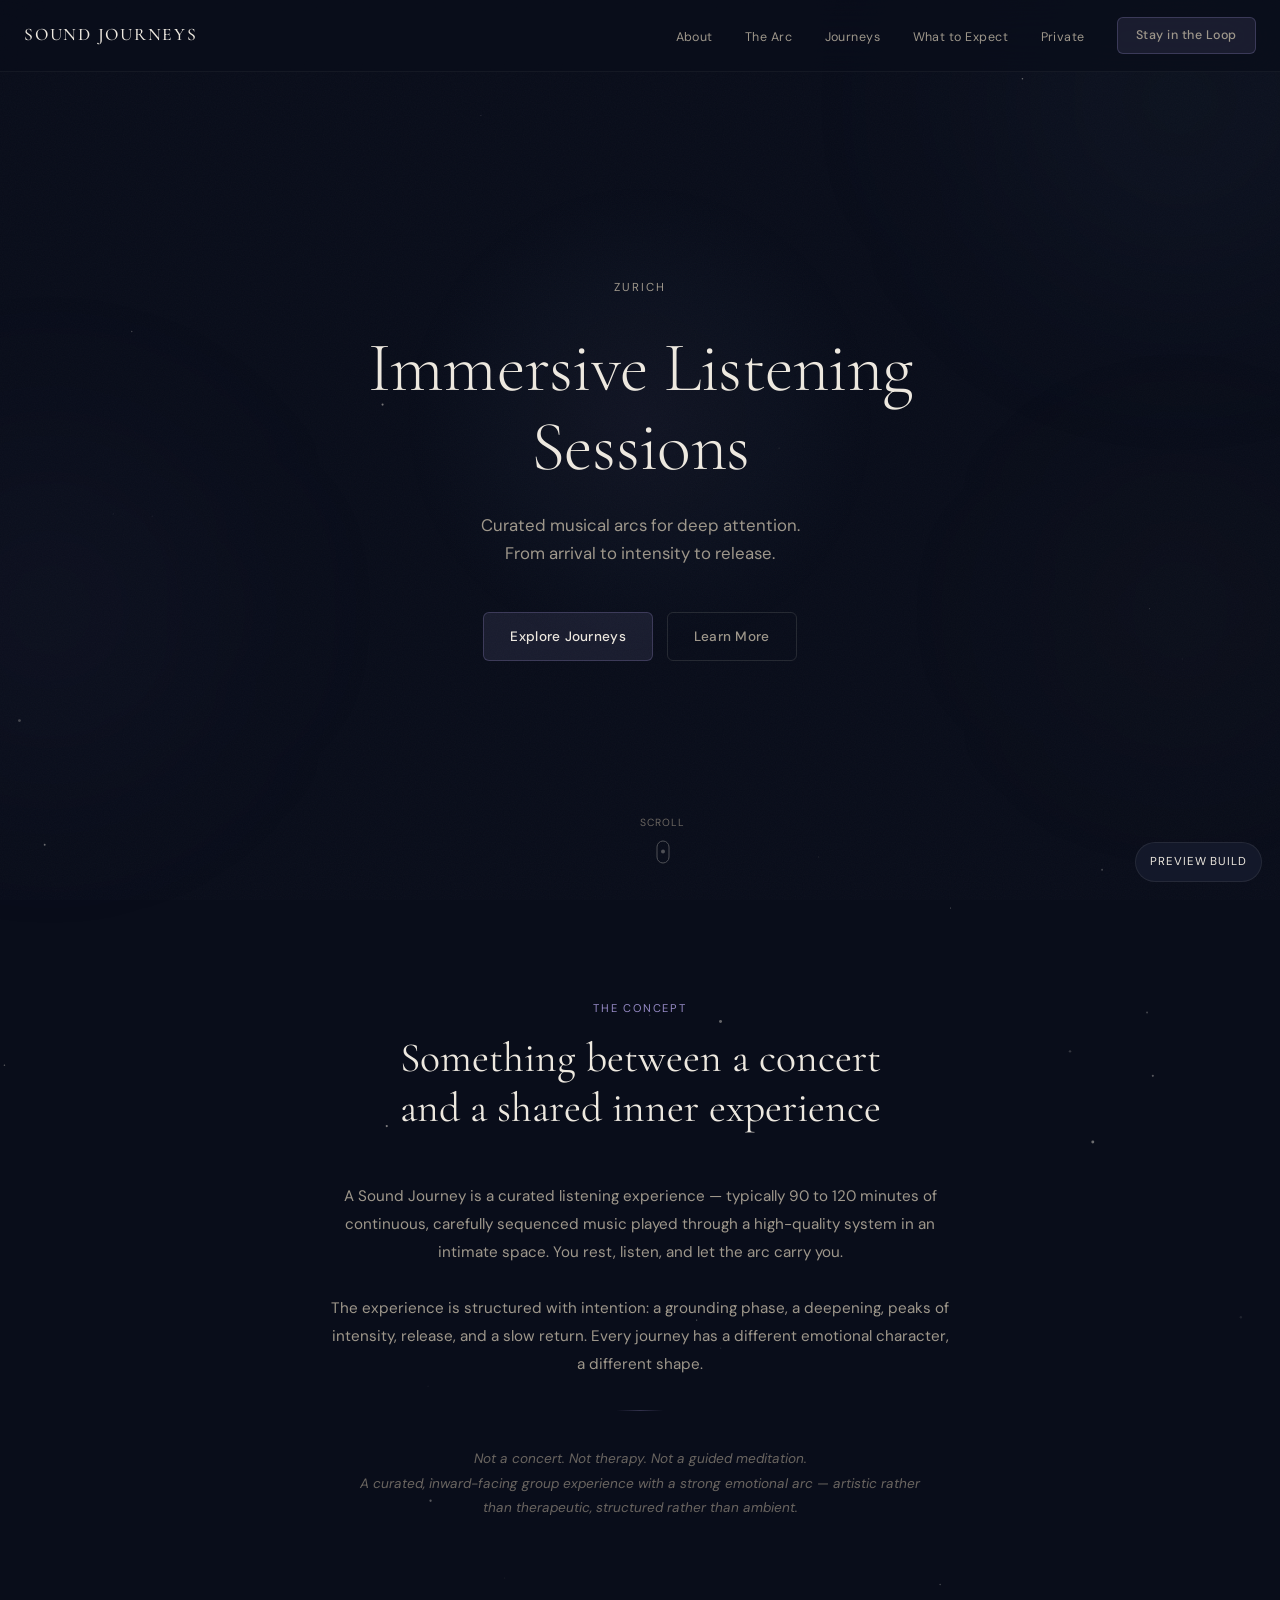
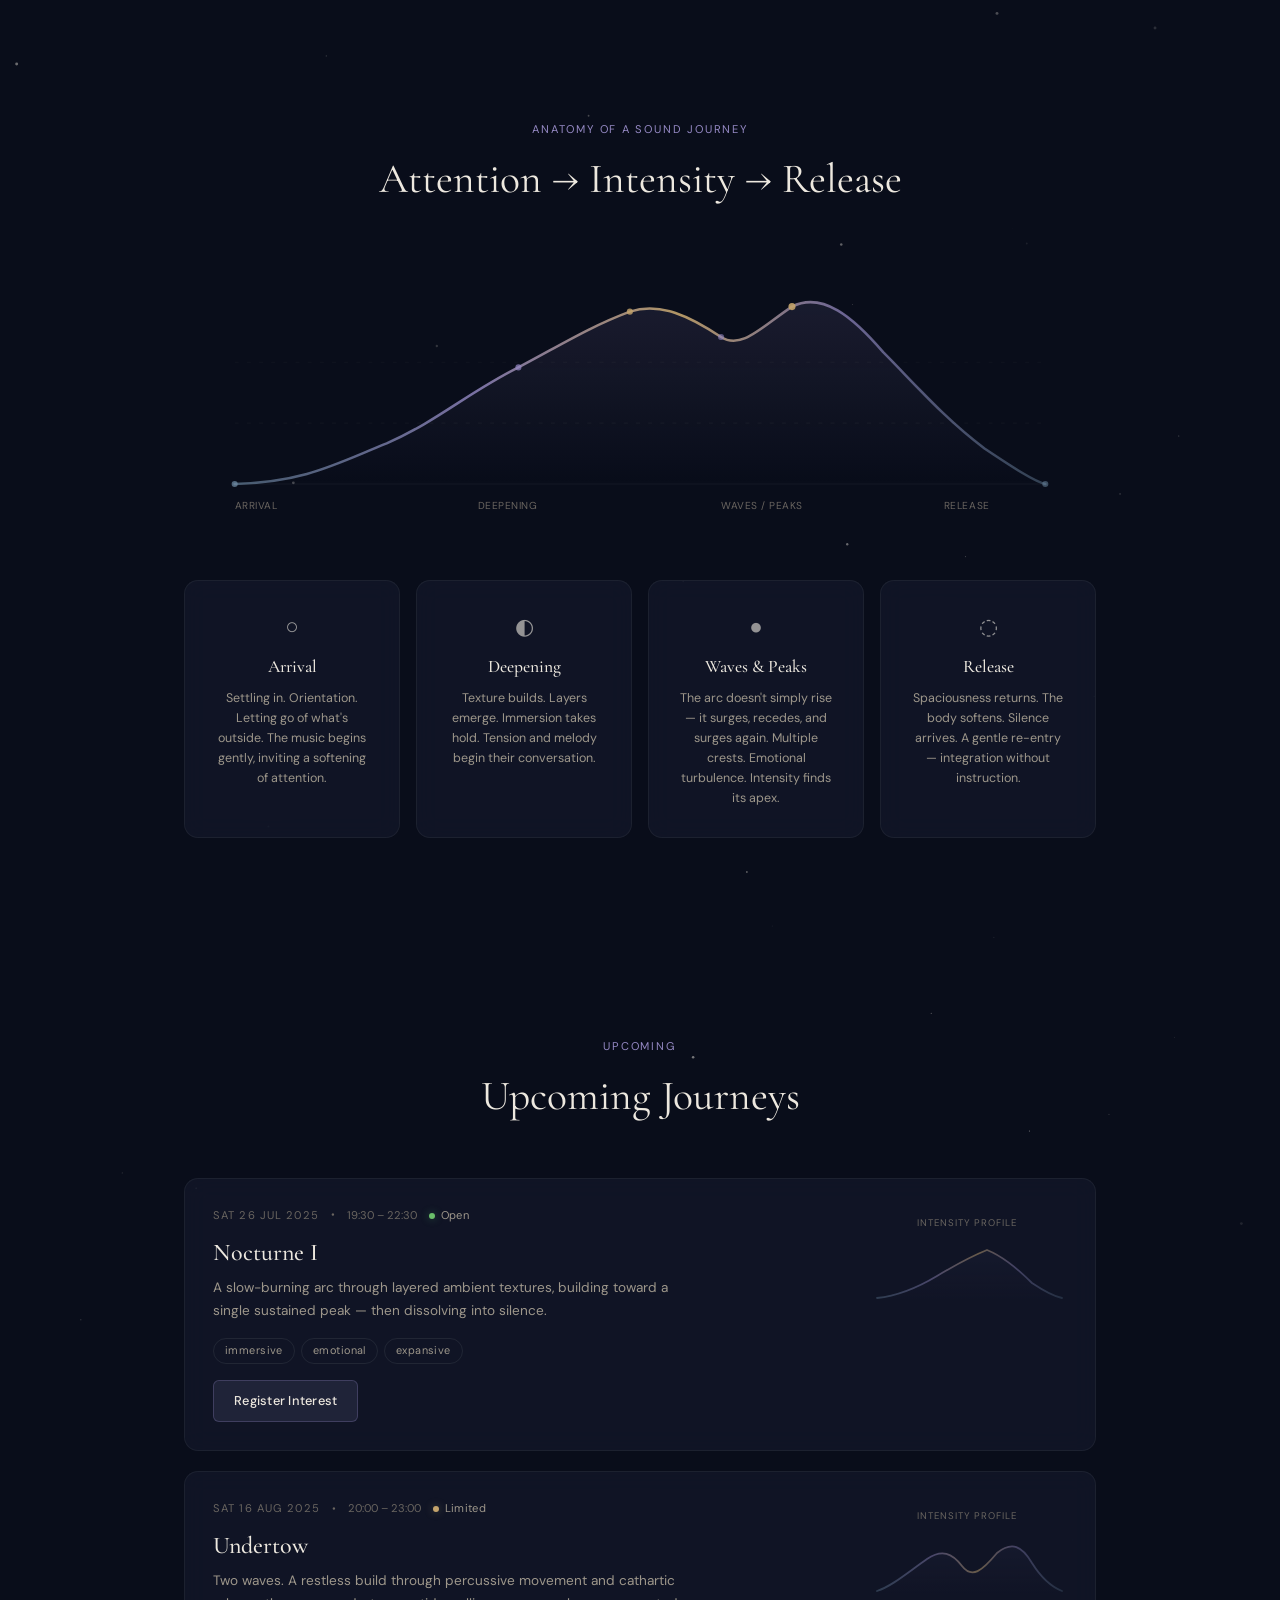
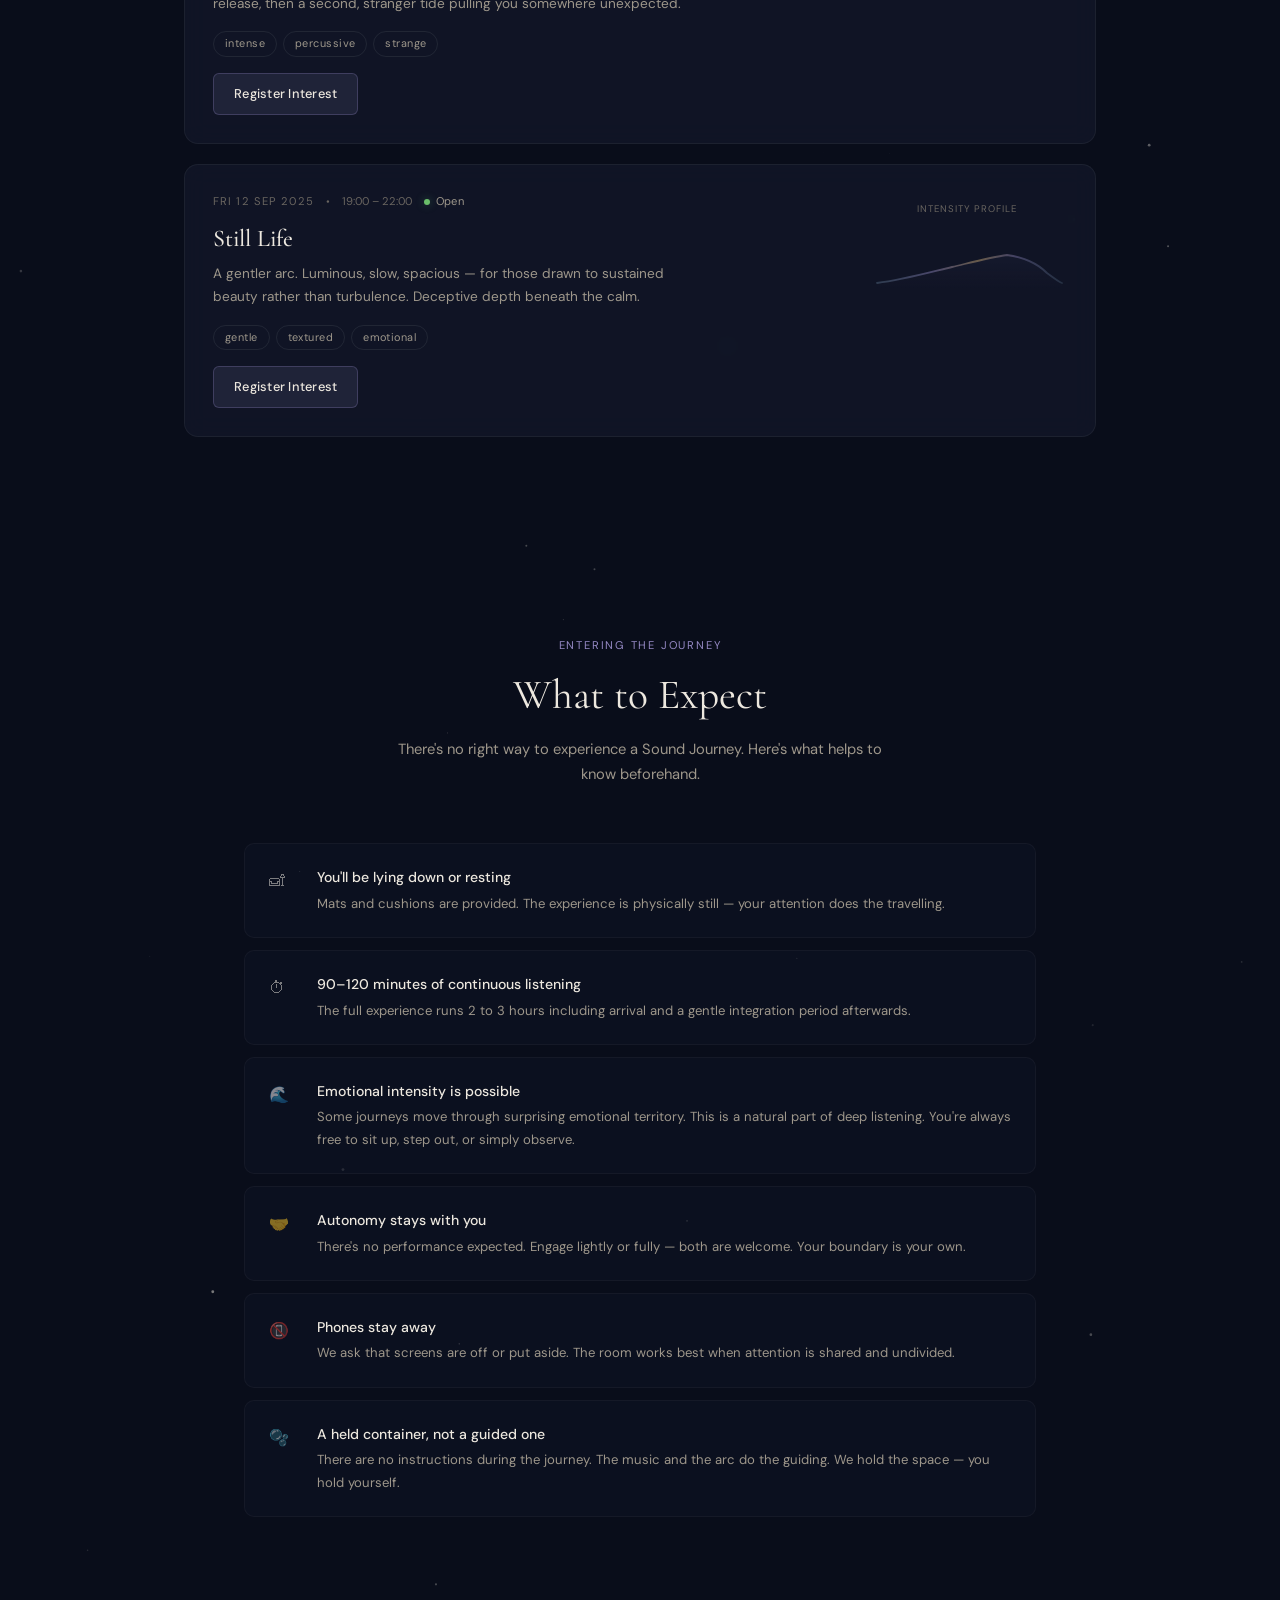
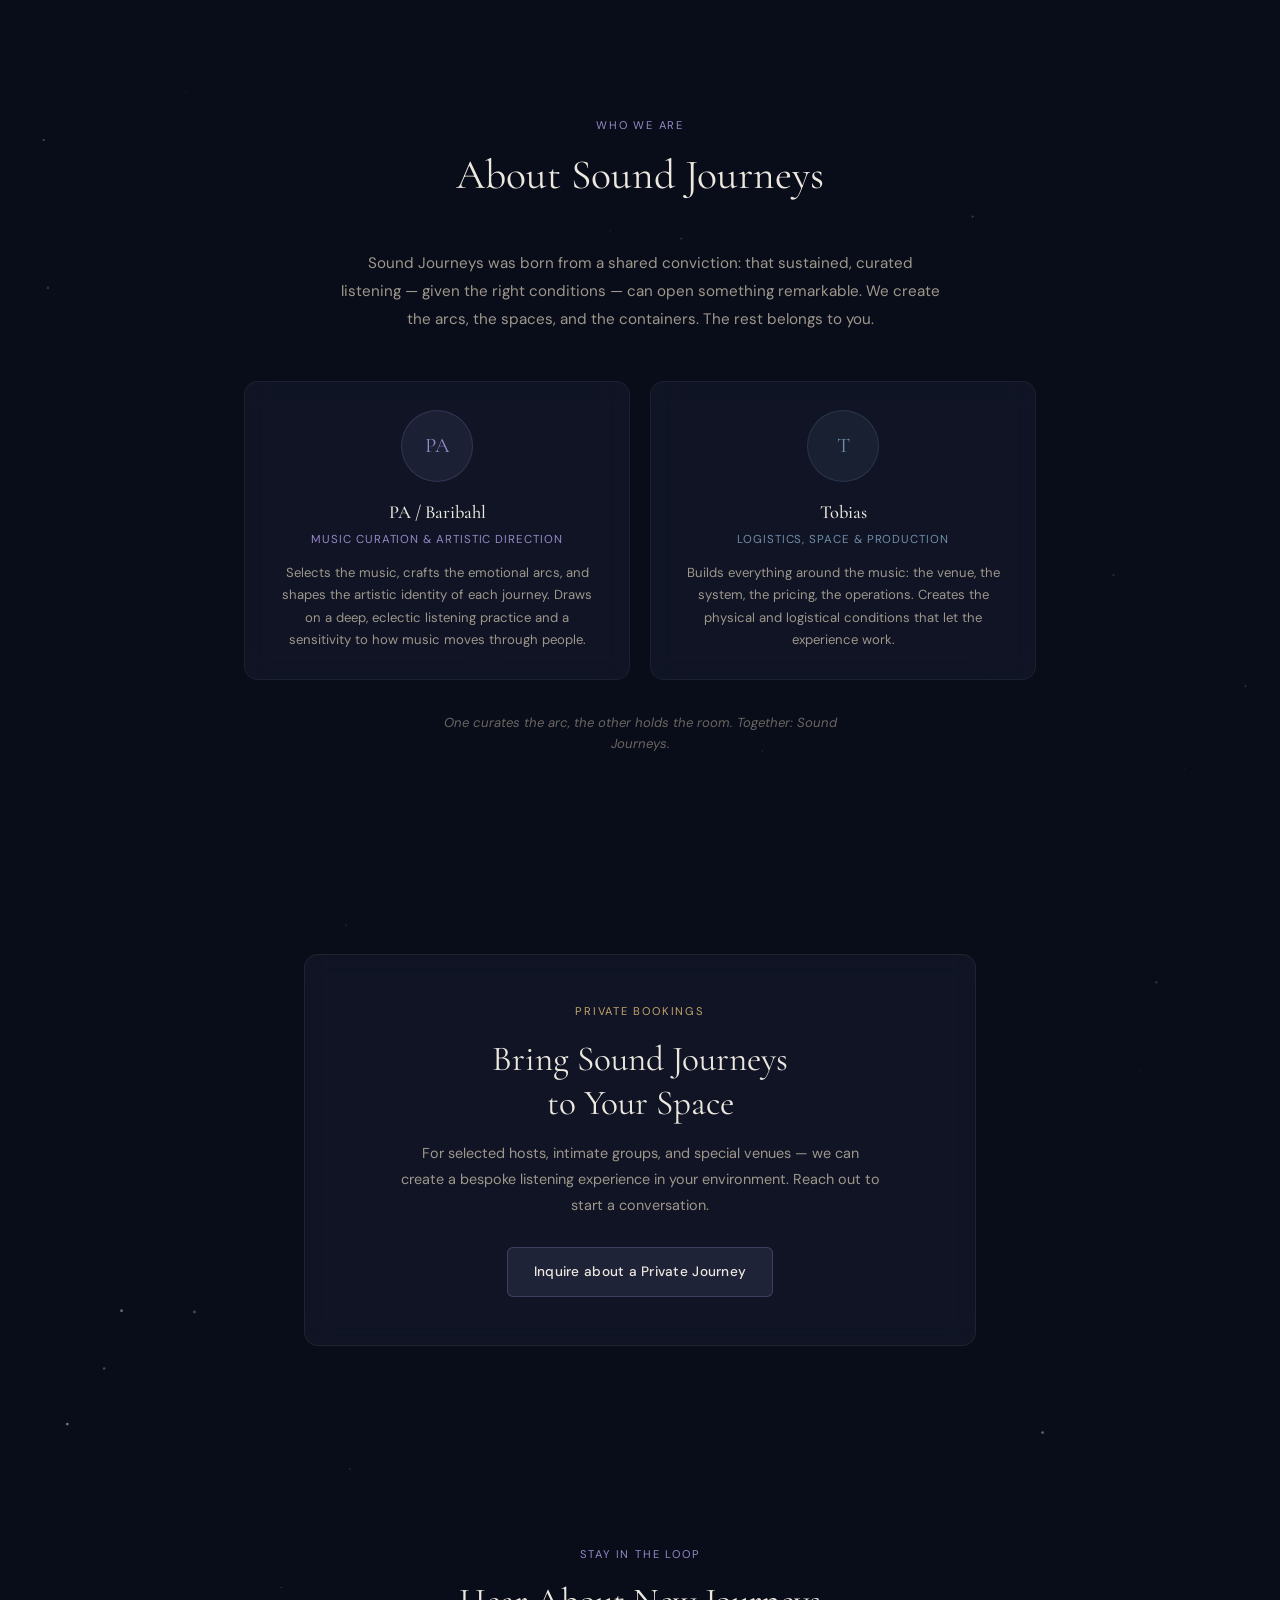
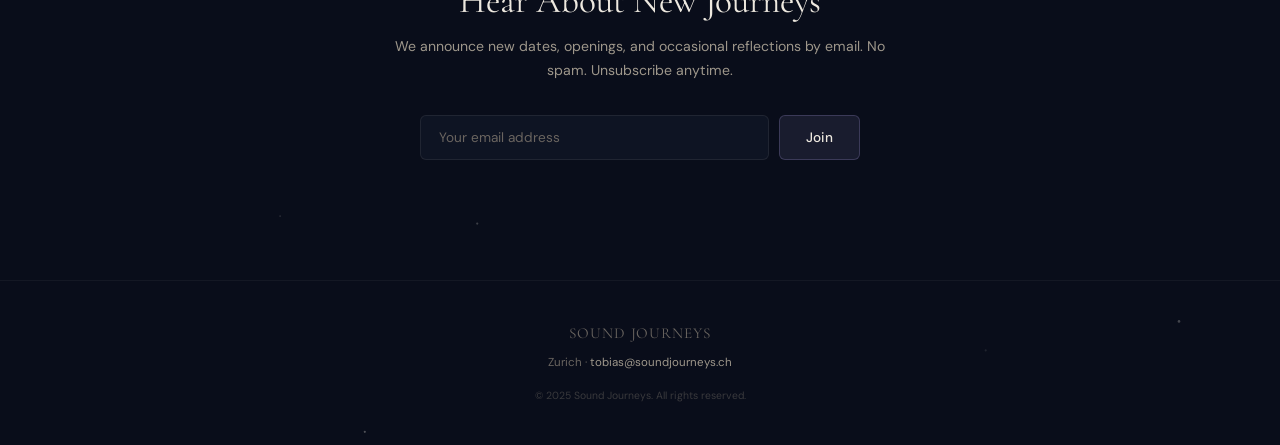
==== commit dc37fbaf: "Added signup to Brevo" ====
--- a/preview/index.html
+++ b/preview/index.html
@@ -417,7 +417,7 @@
     <p style="font-size:0.88rem; color:var(--stone); margin-bottom:32px; line-height:1.7;">
       We announce new dates, openings, and occasional reflections by email. No spam. Unsubscribe anytime.
     </p>
-    <form onsubmit="event.preventDefault(); this.querySelector('button').textContent='Thank you ✓'; this.querySelector('button').disabled=true;" style="display:flex; gap:10px; max-width:440px; margin:0 auto;">
+    <form onsubmit="handleSubscribe(event)" style="display:flex; gap:10px; max-width:440px; margin:0 auto;">
       <input type="email" class="input" placeholder="Your email address" required style="flex:1;" />
       <button type="submit" class="btn btn--primary" style="white-space:nowrap;">Join</button>
     </form>
--- a/styles.css
+++ b/styles.css
@@ -245,23 +245,6 @@
   display: flex;
   justify-content: center;
   margin-top: 32px;
-}
-
-.construction-note {
-  margin-top: 24px;
-  font-size: 0.8rem;
-  color: var(--muted);
-}
-
-.construction-link {
-  color: var(--stone);
-  text-decoration: none;
-  border-bottom: 1px solid rgba(237,232,223,0.15);
-}
-
-.construction-link:hover {
-  color: var(--bone);
-  border-bottom-color: rgba(237,232,223,0.35);
 }
 
 .preview-badge {
